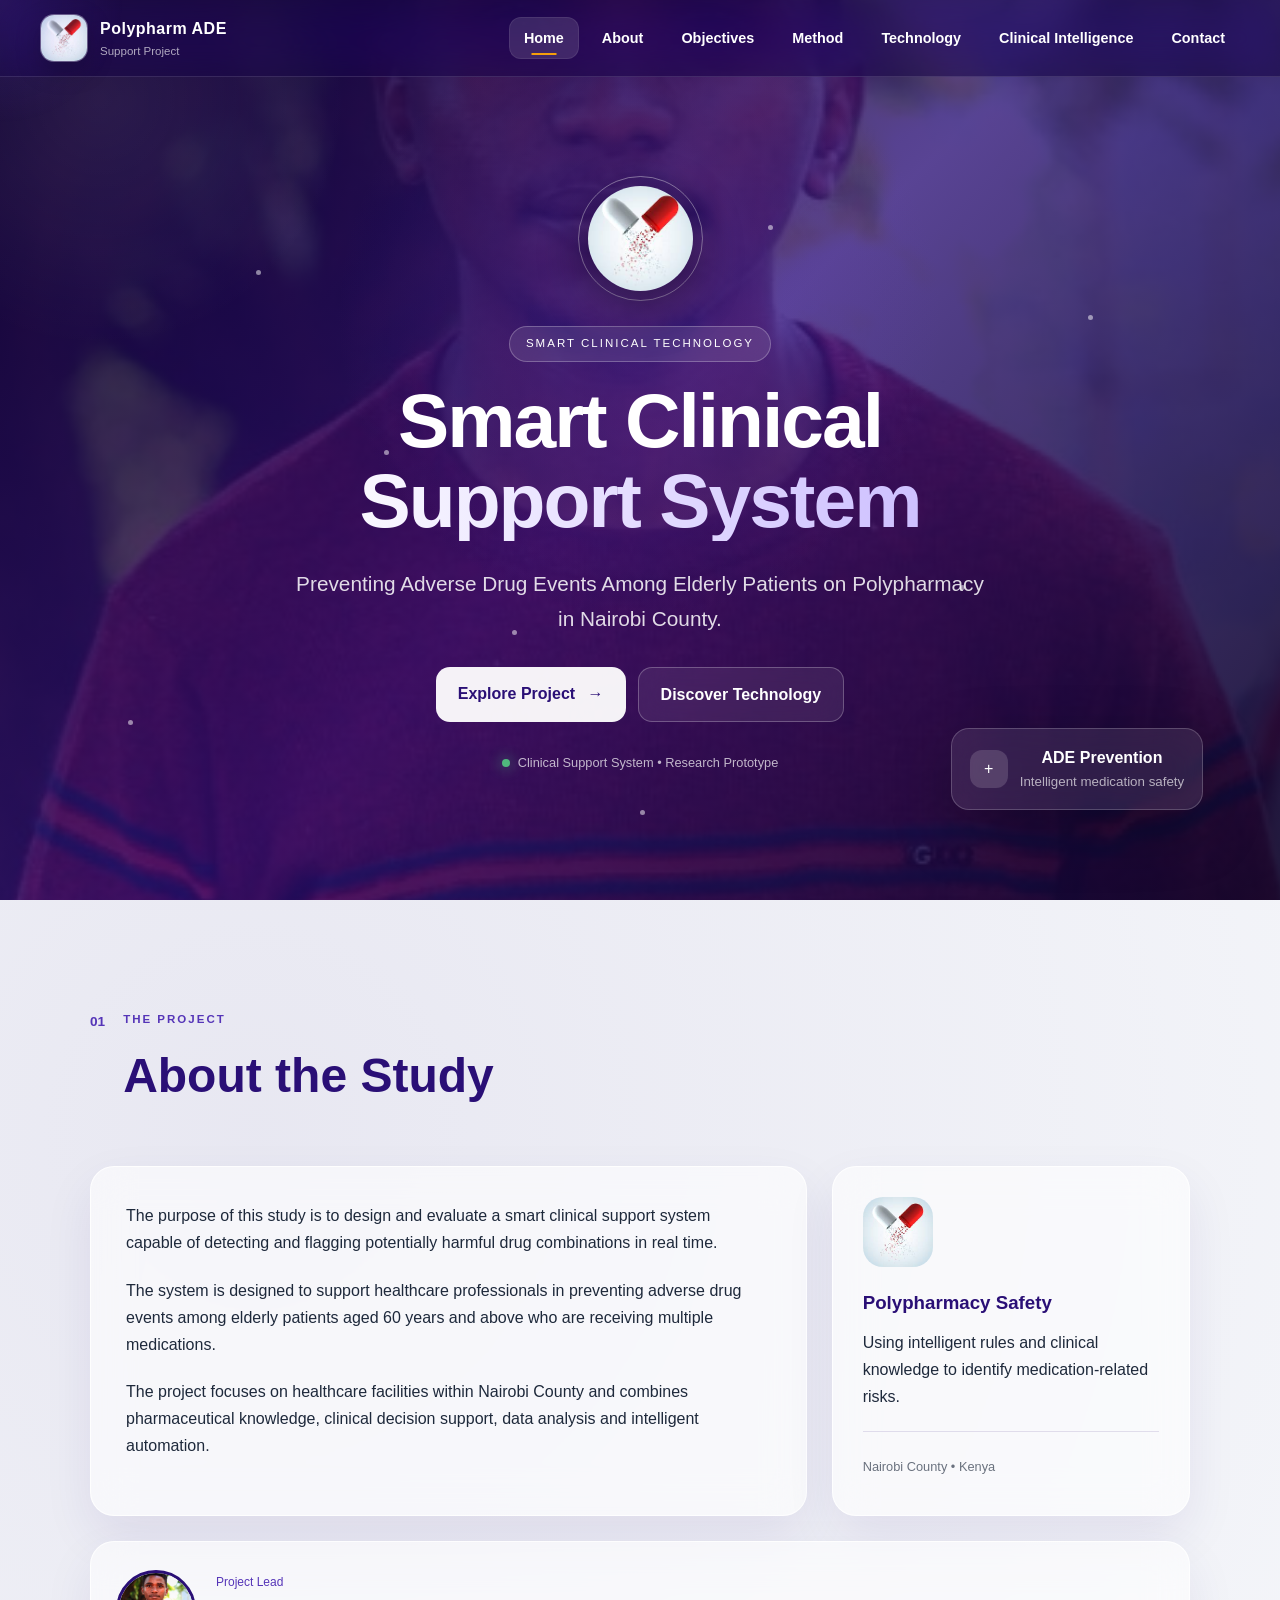
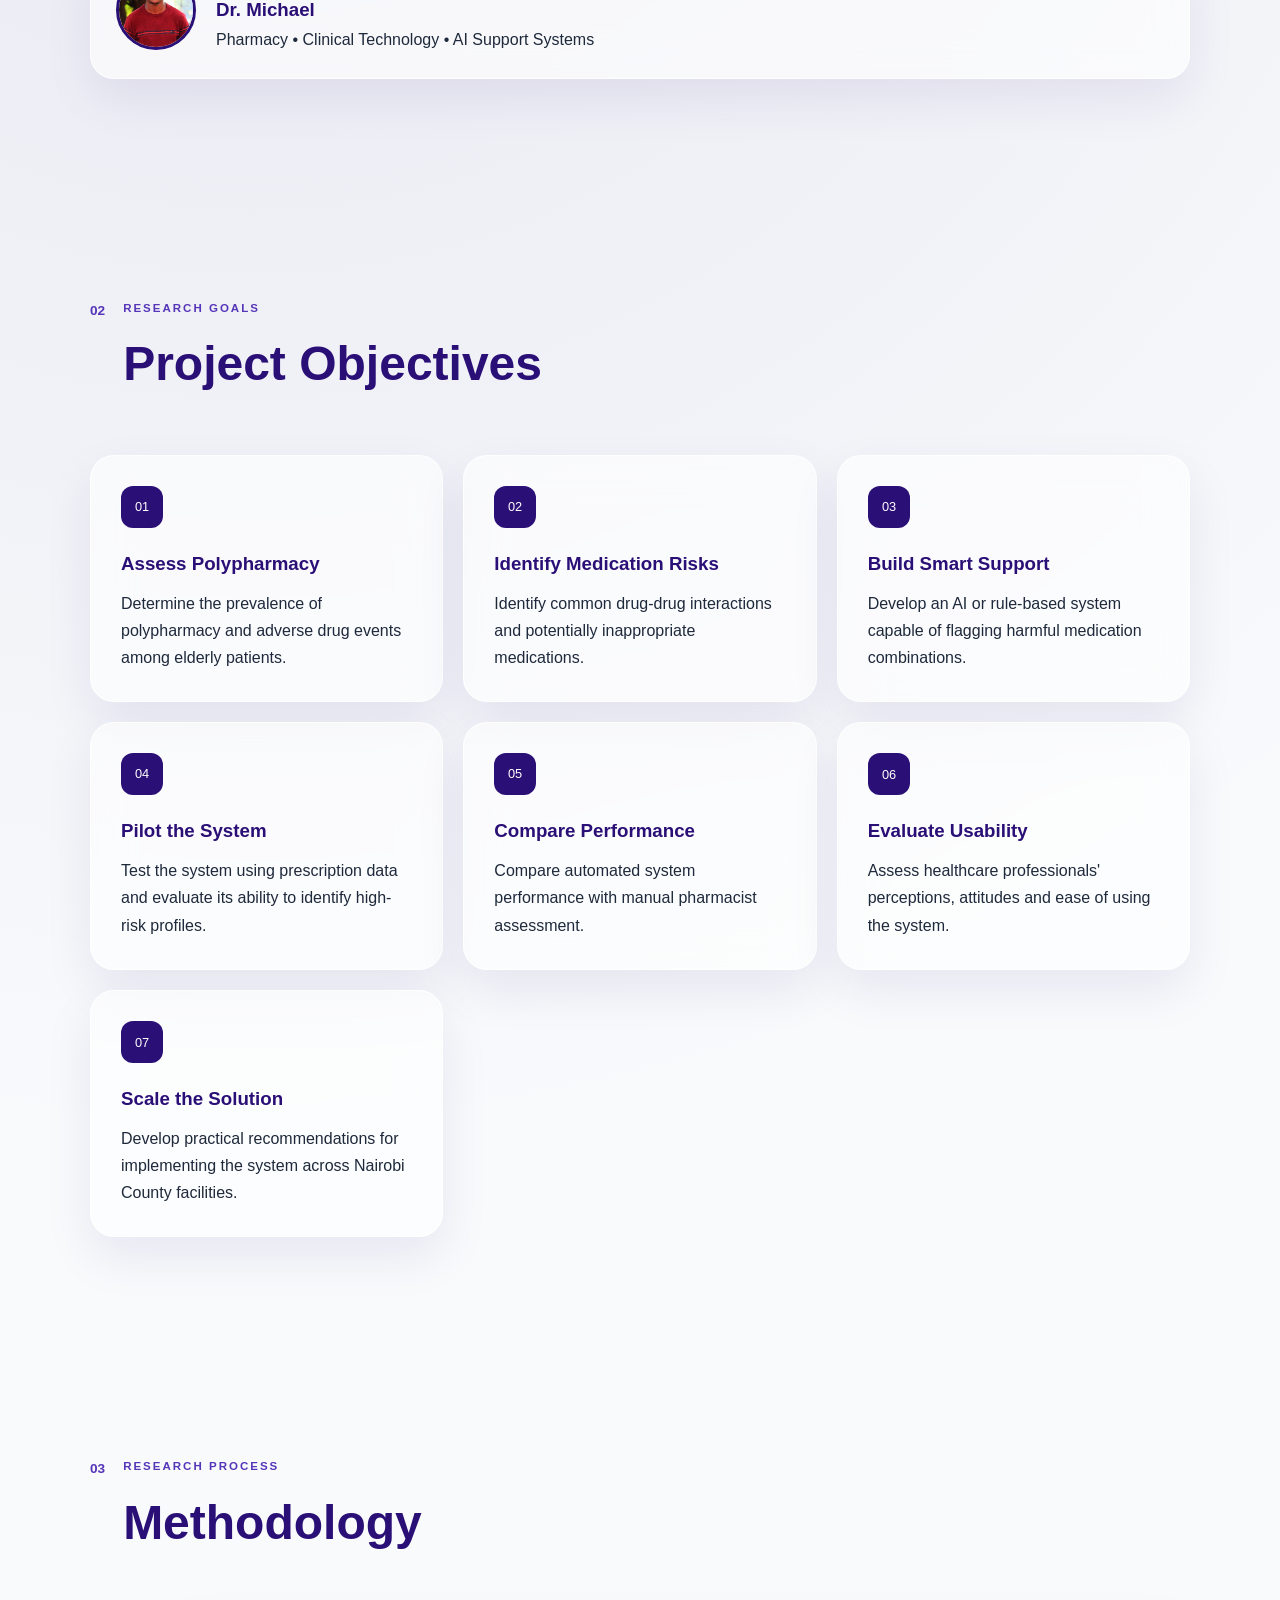
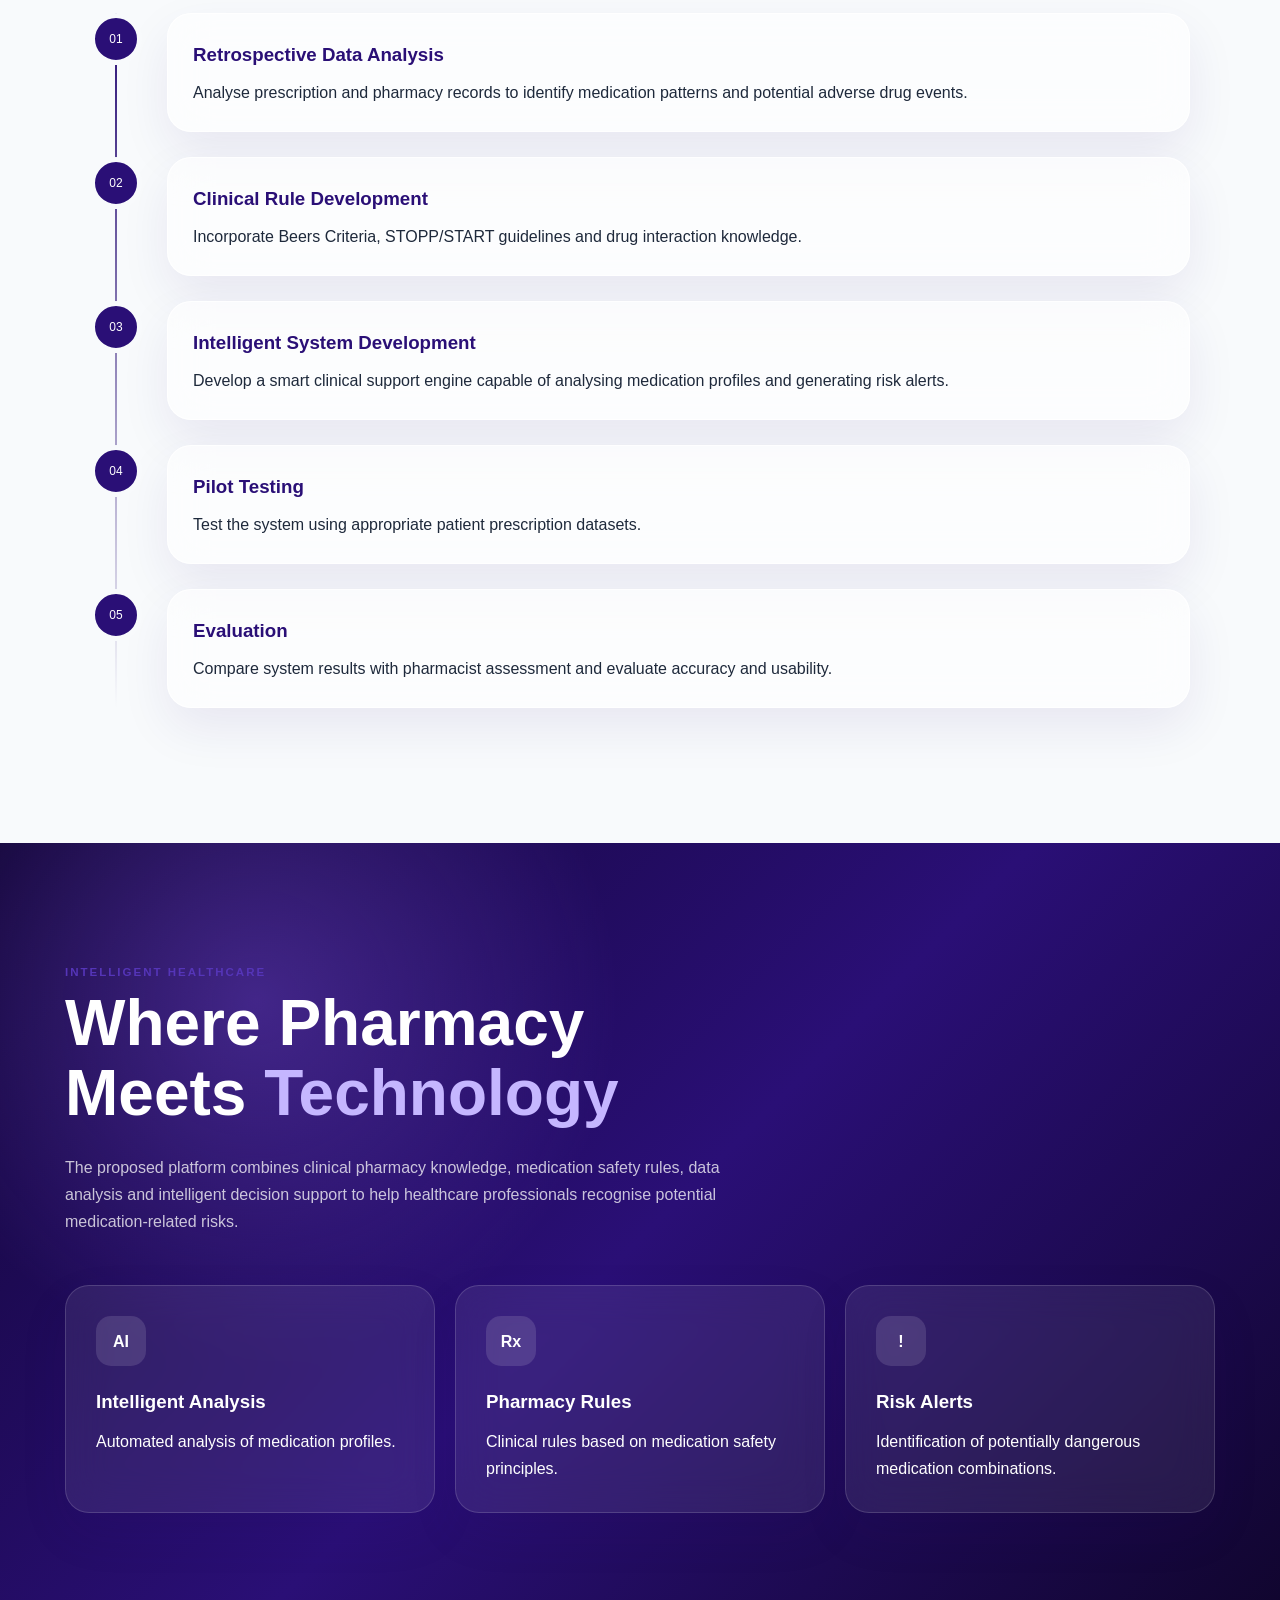
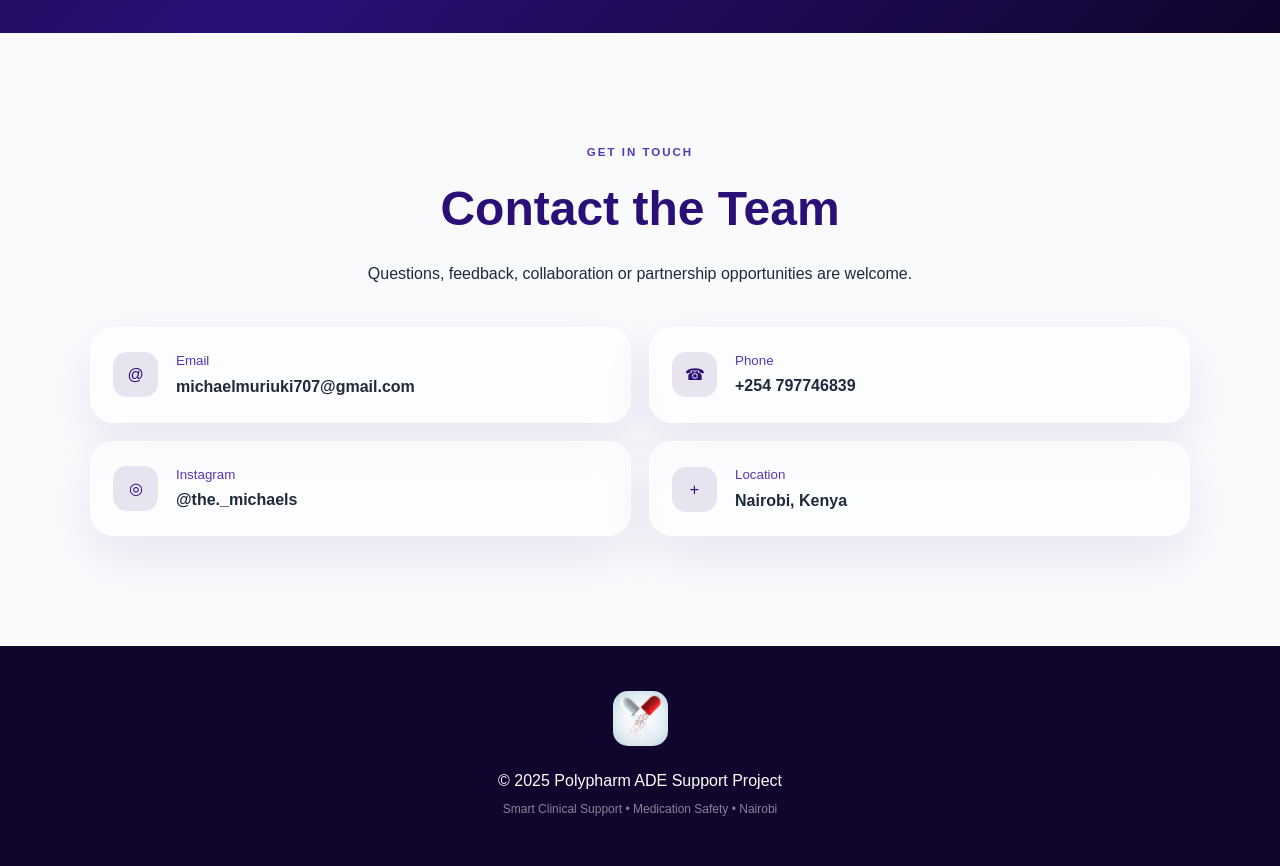
==== index.html @ 6fb8ca0d "Add files via upload Smart Clinical Support System" ====
<!DOCTYPE html>
<html lang="en">
<head>
  <meta charset="UTF-8" />
  <meta name="viewport" content="width=device-width, initial-scale=1.0" />

  <title>
    Smart Clinical Support System – Polypharmacy ADE Prevention
  </title>

  <link rel="icon" type="image/png" href="images/logo.png">

  <link rel="stylesheet" href="main.css">
</head>

<body>

<!-- =====================================================
     MOUSE GLASS GLOW
===================================================== -->

<div class="cursor-glow"></div>


<!-- =====================================================
     HEADER
===================================================== -->

<header id="main-header">

  <div class="container">

    <!-- BRAND -->

    <a href="#home" class="brand">

      <div class="brand-logo">
        <img src="images/logo.png" alt="Polypharm ADE Support Project Logo">
      </div>

      <div class="brand-text">
        <span class="brand-title">
          Polypharm ADE
        </span>

        <span class="brand-subtitle">
          Support Project
        </span>
      </div>

    </a>


    <!-- HAMBURGER -->

    <button
      class="hamburger"
      id="hamburger"
      aria-label="Open navigation"
      aria-expanded="false"
    >

      <span></span>
      <span></span>
      <span></span>

    </button>


    <!-- NAVIGATION -->

   <nav id="nav-menu">

  <a href="#home" class="nav-link active">
    Home
  </a>

  <a href="#about" class="nav-link">
    About
  </a>

  <a href="#objectives" class="nav-link">
    Objectives
  </a>

  <a href="#method" class="nav-link">
    Method
  </a>

  <a href="#technology" class="nav-link">
    Technology
  </a>

  <a href="clinical-intelligence.html" class="nav-link">
    Clinical Intelligence
  </a>

  <a href="#contact" class="nav-link">
    Contact
  </a>

</nav>

  </div>

</header>



<!-- =====================================================
     HERO / LANDING PAGE
===================================================== -->

<section class="hero" id="home">

  <!-- MOVING BACKGROUND -->

  <div class="hero-background">

    <!--
      Put your medical background video here:

      images/medical-background.mp4

      The site will automatically play it silently.
    -->

    <video
      class="hero-video"
      autoplay
      muted
      loop
      playsinline
      poster="images/hero.jpg"
    >

      <source
        src="images/medical-background.mp4"
        type="video/mp4"
      >

    </video>

    <div class="hero-overlay"></div>

  </div>


  <!-- FLOATING PARTICLES -->

  <div class="particles">

    <span></span>
    <span></span>
    <span></span>
    <span></span>
    <span></span>
    <span></span>
    <span></span>
    <span></span>

  </div>


  <!-- HERO CONTENT -->

  <div class="hero-content">

    <div class="hero-logo-wrapper">

      <div class="hero-logo-ring"></div>

      <img
        src="images/logo.png"
        class="hero-logo"
        alt="Polypharmacy ADE Support"
      >

    </div>


    <div class="hero-badge">
      SMART CLINICAL TECHNOLOGY
    </div>


    <h1>
      Smart Clinical
      <span>Support System</span>
    </h1>


    <p class="hero-description">

      Preventing Adverse Drug Events Among Elderly Patients
      on Polypharmacy in Nairobi County.

    </p>


    <div class="hero-buttons">

      <a href="#about" class="glass-button primary-button">
        Explore Project
        <span>→</span>
      </a>

      <a href="#technology" class="glass-button secondary-button">
        Discover Technology
      </a>

    </div>


    <!-- HERO STATUS -->

    <div class="system-status">

      <span class="status-dot"></span>

      <span>
        Clinical Support System • Research Prototype
      </span>

    </div>

  </div>


  <!-- HERO GLASS CARD -->

  <div class="hero-glass-card">

    <div class="mini-icon">
      +
    </div>

    <div>

      <strong>
        ADE Prevention
      </strong>

      <small>
        Intelligent medication safety
      </small>

    </div>

  </div>

</section>



<!-- =====================================================
     ABOUT
===================================================== -->

<section id="about" class="content-section reveal">

  <div class="section-heading">

    <span class="section-number">
      01
    </span>

    <div>

      <span class="section-label">
        THE PROJECT
      </span>

      <h2>
        About the Study
      </h2>

    </div>

  </div>


  <div class="about-grid">

    <div class="glass-panel large-panel">

      <p>

        The purpose of this study is to design and evaluate
        a smart clinical support system capable of detecting
        and flagging potentially harmful drug combinations
        in real time.

      </p>

      <p>

        The system is designed to support healthcare
        professionals in preventing adverse drug events
        among elderly patients aged 60 years and above
        who are receiving multiple medications.

      </p>

      <p>

        The project focuses on healthcare facilities within
        Nairobi County and combines pharmaceutical knowledge,
        clinical decision support, data analysis and intelligent
        automation.

      </p>

    </div>


    <div class="glass-panel project-card">

      <div class="project-card-icon">

        <img
          src="images/logo.png"
          alt="Project logo"
        >

      </div>

      <h3>
        Polypharmacy Safety
      </h3>

      <p>
        Using intelligent rules and clinical knowledge
        to identify medication-related risks.
      </p>

      <div class="card-line"></div>

      <span>
        Nairobi County • Kenya
      </span>

    </div>

  </div>


  <!-- PROFILE -->

  <div class="profile glass-panel">

    <img
      src="images/hero.jpg"
      alt="Gachoki Michael Muriuki"
    >

    <div>

      <span>
        Project Lead
      </span>

      <h3>
        Dr. Michael
      </h3>

      <p>
        Pharmacy • Clinical Technology • AI Support Systems
      </p>

    </div>

  </div>

</section>



<!-- =====================================================
     OBJECTIVES
===================================================== -->

<section id="objectives" class="content-section objectives-section reveal">

  <div class="section-heading">

    <span class="section-number">
      02
    </span>

    <div>

      <span class="section-label">
        RESEARCH GOALS
      </span>

      <h2>
        Project Objectives
      </h2>

    </div>

  </div>


  <div class="objective-grid">


    <article class="objective-card glass-panel">

      <span class="objective-number">
        01
      </span>

      <h3>
        Assess Polypharmacy
      </h3>

      <p>
        Determine the prevalence of polypharmacy and
        adverse drug events among elderly patients.
      </p>

    </article>


    <article class="objective-card glass-panel">

      <span class="objective-number">
        02
      </span>

      <h3>
        Identify Medication Risks
      </h3>

      <p>
        Identify common drug-drug interactions and
        potentially inappropriate medications.
      </p>

    </article>


    <article class="objective-card glass-panel">

      <span class="objective-number">
        03
      </span>

      <h3>
        Build Smart Support
      </h3>

      <p>
        Develop an AI or rule-based system capable of
        flagging harmful medication combinations.
      </p>

    </article>


    <article class="objective-card glass-panel">

      <span class="objective-number">
        04
      </span>

      <h3>
        Pilot the System
      </h3>

      <p>
        Test the system using prescription data and
        evaluate its ability to identify high-risk profiles.
      </p>

    </article>


    <article class="objective-card glass-panel">

      <span class="objective-number">
        05
      </span>

      <h3>
        Compare Performance
      </h3>

      <p>
        Compare automated system performance with
        manual pharmacist assessment.
      </p>

    </article>


    <article class="objective-card glass-panel">

      <span class="objective-number">
        06
      </span>

      <h3>
        Evaluate Usability
      </h3>

      <p>
        Assess healthcare professionals' perceptions,
        attitudes and ease of using the system.
      </p>

    </article>


    <article class="objective-card glass-panel">

      <span class="objective-number">
        07
      </span>

      <h3>
        Scale the Solution
      </h3>

      <p>
        Develop practical recommendations for implementing
        the system across Nairobi County facilities.
      </p>

    </article>


  </div>

</section>



<!-- =====================================================
     METHODOLOGY
===================================================== -->

<section id="method" class="content-section reveal">

  <div class="section-heading">

    <span class="section-number">
      03
    </span>

    <div>

      <span class="section-label">
        RESEARCH PROCESS
      </span>

      <h2>
        Methodology
      </h2>

    </div>

  </div>


  <div class="timeline">


    <div class="timeline-item">

      <div class="timeline-number">
        01
      </div>

      <div class="glass-panel">

        <h3>
          Retrospective Data Analysis
        </h3>

        <p>
          Analyse prescription and pharmacy records
          to identify medication patterns and potential
          adverse drug events.
        </p>

      </div>

    </div>


    <div class="timeline-item">

      <div class="timeline-number">
        02
      </div>

      <div class="glass-panel">

        <h3>
          Clinical Rule Development
        </h3>

        <p>
          Incorporate Beers Criteria, STOPP/START
          guidelines and drug interaction knowledge.
        </p>

      </div>

    </div>


    <div class="timeline-item">

      <div class="timeline-number">
        03
      </div>

      <div class="glass-panel">

        <h3>
          Intelligent System Development
        </h3>

        <p>
          Develop a smart clinical support engine capable
          of analysing medication profiles and generating
          risk alerts.
        </p>

      </div>

    </div>


    <div class="timeline-item">

      <div class="timeline-number">
        04
      </div>

      <div class="glass-panel">

        <h3>
          Pilot Testing
        </h3>

        <p>
          Test the system using appropriate patient
          prescription datasets.
        </p>

      </div>

    </div>


    <div class="timeline-item">

      <div class="timeline-number">
        05
      </div>

      <div class="glass-panel">

        <h3>
          Evaluation
        </h3>

        <p>
          Compare system results with pharmacist
          assessment and evaluate accuracy and usability.
        </p>

      </div>

    </div>

  </div>

</section>



<!-- =====================================================
     TECHNOLOGY
===================================================== -->

<section id="technology" class="technology-section reveal">

  <div class="technology-content">

    <span class="section-label">
      INTELLIGENT HEALTHCARE
    </span>

    <h2>
      Where Pharmacy Meets
      <span>Technology</span>
    </h2>

    <p>

      The proposed platform combines clinical pharmacy
      knowledge, medication safety rules, data analysis
      and intelligent decision support to help healthcare
      professionals recognise potential medication-related
      risks.

    </p>


    <div class="technology-grid">

      <div class="tech-card glass-panel">

        <div class="tech-icon">
          AI
        </div>

        <h3>
          Intelligent Analysis
        </h3>

        <p>
          Automated analysis of medication profiles.
        </p>

      </div>


      <div class="tech-card glass-panel">

        <div class="tech-icon">
          Rx
        </div>

        <h3>
          Pharmacy Rules
        </h3>

        <p>
          Clinical rules based on medication safety
          principles.
        </p>

      </div>


      <div class="tech-card glass-panel">

        <div class="tech-icon">
          !
        </div>

        <h3>
          Risk Alerts
        </h3>

        <p>
          Identification of potentially dangerous
          medication combinations.
        </p>

      </div>

    </div>

  </div>

</section>



<!-- =====================================================
     CONTACT
===================================================== -->

<section id="contact" class="contact-section reveal">

  <div class="contact-container">

    <span class="section-label">
      GET IN TOUCH
    </span>

    <h2>
      Contact the Team
    </h2>

    <p>

      Questions, feedback, collaboration or partnership
      opportunities are welcome.

    </p>


    <div class="contact-grid">


      <a
        href="mailto:michaelmuriuki707@gmail.com"
        class="contact-card glass-panel"
      >

        <span class="contact-icon">
          @
        </span>

        <div>

          <small>
            Email
          </small>

          <strong>
            michaelmuriuki707@gmail.com
          </strong>

        </div>

      </a>


      <a
        href="tel:+254797746839"
        class="contact-card glass-panel"
      >

        <span class="contact-icon">
          ☎
        </span>

        <div>

          <small>
            Phone
          </small>

          <strong>
            +254 797746839
          </strong>

        </div>

      </a>


      <a
        href="https://www.instagram.com/_the._michaels/"
        target="_blank"
        class="contact-card glass-panel"
      >

        <span class="contact-icon">
          ◎
        </span>

        <div>

          <small>
            Instagram
          </small>

          <strong>
            @the._michaels
          </strong>

        </div>

      </a>


      <div class="contact-card glass-panel">

        <span class="contact-icon">
          +
        </span>

        <div>

          <small>
            Location
          </small>

          <strong>
            Nairobi, Kenya
          </strong>

        </div>

      </div>


    </div>

  </div>

</section>



<!-- =====================================================
     FOOTER
===================================================== -->

<footer>

  <div class="footer-logo">

    <img
      src="images/logo.png"
      alt="Polypharm ADE logo"
    >

  </div>

  <p>
    © 2025 Polypharm ADE Support Project
  </p>

  <span>
    Smart Clinical Support • Medication Safety • Nairobi
  </span>

</footer>



<script src="main.js"></script>

</body>
</html>
---- main.css ----
/* =====================================================
   VARIABLES
===================================================== */

:root {

  --primary: #2a0f76;
  --primary-light: #5535b8;
  --primary-dark: #130638;

  --secondary: #1e293b;

  --light: #f8fafc;

  --accent: #f59e0b;

  --white: #ffffff;

  --glass-bg: rgba(255, 255, 255, 0.10);

  --glass-bg-strong: rgba(255, 255, 255, 0.16);

  --glass-border: rgba(255, 255, 255, 0.22);

  --glass-shadow:
    0 20px 60px rgba(0, 0, 0, 0.25);

  --blur: blur(20px);

}



/* =====================================================
   GLOBAL
===================================================== */

* {

  margin: 0;
  padding: 0;

  box-sizing: border-box;

  font-family:
    "Segoe UI",
    Tahoma,
    Geneva,
    Verdana,
    sans-serif;

}

html {

  scroll-behavior: smooth;

  scroll-padding-top: 90px;

}

body {

  background:
    radial-gradient(
      circle at 20% 20%,
      rgba(42, 15, 118, 0.08),
      transparent 35%
    ),
    #f8fafc;

  color: var(--secondary);

  line-height: 1.7;

  overflow-x: hidden;

}

a {

  color: inherit;

}



/* =====================================================
   CURSOR GLOW
===================================================== */

.cursor-glow {

  position: fixed;

  width: 250px;
  height: 250px;

  border-radius: 50%;

  background:
    radial-gradient(
      circle,
      rgba(120, 78, 255, 0.16),
      transparent 70%
    );

  transform: translate(-50%, -50%);

  pointer-events: none;

  z-index: 9999;

  transition:
    left 0.15s ease,
    top 0.15s ease;

}



/* =====================================================
   HEADER
===================================================== */

header {

  position: fixed;

  top: 0;
  left: 0;

  width: 100%;

  z-index: 2000;

  padding: 14px 20px;

  background:
    rgba(20, 7, 60, 0.55);

  border-bottom:
    1px solid rgba(255,255,255,0.12);

  backdrop-filter:
    blur(20px)
    saturate(160%);

  -webkit-backdrop-filter:
    blur(20px)
    saturate(160%);

  transition: 0.3s ease;

}



/* HEADER WHEN SCROLLING */

header.scrolled {

  background:
    rgba(19, 6, 56, 0.88);

  box-shadow:
    0 10px 40px rgba(0,0,0,0.25);

}



/* HEADER CONTAINER */

header .container {

  max-width: 1200px;

  margin: auto;

  display: flex;

  align-items: center;

  justify-content: space-between;

}



/* =====================================================
   BRAND
===================================================== */

.brand {

  display: flex;

  align-items: center;

  gap: 12px;

  text-decoration: none;

}



.brand-logo {

  width: 48px;
  height: 48px;

  display: flex;

  align-items: center;
  justify-content: center;

  border-radius: 14px;

  background:
    rgba(255,255,255,0.12);

  border:
    1px solid rgba(255,255,255,0.25);

  backdrop-filter: blur(12px);

  overflow: hidden;

  box-shadow:
    0 8px 25px rgba(0,0,0,0.25);

}



.brand-logo img {

  width: 100%;
  height: 100%;

  object-fit: cover;

}



.brand-text {

  display: flex;

  flex-direction: column;

  color: white;

}



.brand-title {

  font-size: 1rem;

  font-weight: 700;

  letter-spacing: 0.5px;

}



.brand-subtitle {

  font-size: 0.72rem;

  opacity: 0.65;

}



/* =====================================================
   NAVIGATION
===================================================== */

nav {

  display: flex;

  align-items: center;

  gap: 8px;

}



.nav-link {

  position: relative;

  padding: 9px 15px;

  border-radius: 12px;

  color: white;

  text-decoration: none;

  font-size: 0.9rem;

  font-weight: 600;

  transition: 0.3s ease;

}



.nav-link:hover,

.nav-link.active {

  background:
    rgba(255,255,255,0.12);

  box-shadow:
    inset 0 0 0 1px
    rgba(255,255,255,0.08);

}



.nav-link::after {

  content: "";

  position: absolute;

  bottom: 4px;

  left: 50%;

  width: 0;

  height: 2px;

  background: var(--accent);

  transform: translateX(-50%);

  transition: 0.3s ease;

}



.nav-link:hover::after,

.nav-link.active::after {

  width: 25px;

}



/* =====================================================
   HAMBURGER
===================================================== */

.hamburger {

  display: none;

  width: 46px;
  height: 46px;

  border: 1px solid
    rgba(255,255,255,0.25);

  border-radius: 14px;

  background:
    rgba(255,255,255,0.10);

  backdrop-filter:
    blur(15px);

  cursor: pointer;

  align-items: center;

  justify-content: center;

  flex-direction: column;

  gap: 5px;

}



.hamburger span {

  width: 23px;

  height: 2px;

  border-radius: 5px;

  background: white;

  transition: 0.3s ease;

}



.hamburger.active span:nth-child(1) {

  transform:
    translateY(7px)
    rotate(45deg);

}



.hamburger.active span:nth-child(2) {

  opacity: 0;

}



.hamburger.active span:nth-child(3) {

  transform:
    translateY(-7px)
    rotate(-45deg);

}



/* =====================================================
   HERO
===================================================== */

.hero {

  min-height: 100vh;

  position: relative;

  display: flex;

  align-items: center;

  justify-content: center;

  text-align: center;

  color: white;

  overflow: hidden;

}



/* VIDEO BACKGROUND */

.hero-background {

  position: absolute;

  inset: 0;

  z-index: -3;

  overflow: hidden;

}



.hero-video {

  width: 100%;
  height: 100%;

  object-fit: cover;

  filter:
    saturate(0.85)
    contrast(1.05);

  transform: scale(1.05);

}



/* PURPLE OVERLAY */

.hero-overlay {

  position: absolute;

  inset: 0;

  background:

    radial-gradient(
      circle at 50% 35%,
      rgba(100, 55, 190, 0.25),
      transparent 35%
    ),

    linear-gradient(
      135deg,
      rgba(20, 5, 55, 0.92),
      rgba(42, 15, 118, 0.78),
      rgba(13, 5, 42, 0.92)
    );

}



/* MOVING LIGHT */

.hero::before {

  content: "";

  position: absolute;

  width: 500px;
  height: 500px;

  border-radius: 50%;

  background:
    radial-gradient(
      circle,
      rgba(255,255,255,0.08),
      transparent 70%
    );

  top: -150px;
  left: -150px;

  animation:
    heroLight 10s infinite alternate ease-in-out;

}



@keyframes heroLight {

  0% {

    transform:
      translate(0,0)
      scale(1);

  }

  100% {

    transform:
      translate(250px,180px)
      scale(1.4);

  }

}



/* =====================================================
   PARTICLES
===================================================== */

.particles {

  position: absolute;

  inset: 0;

  pointer-events: none;

}



.particles span {

  position: absolute;

  width: 5px;
  height: 5px;

  border-radius: 50%;

  background:
    rgba(255,255,255,0.5);

  animation:
    floatParticle 10s infinite linear;

}



.particles span:nth-child(1) {

  left: 10%;
  top: 80%;

}



.particles span:nth-child(2) {

  left: 20%;
  top: 30%;

  animation-delay: 2s;

}



.particles span:nth-child(3) {

  left: 40%;
  top: 70%;

  animation-delay: 4s;

}



.particles span:nth-child(4) {

  left: 60%;
  top: 25%;

  animation-delay: 1s;

}



.particles span:nth-child(5) {

  left: 75%;
  top: 65%;

  animation-delay: 5s;

}



.particles span:nth-child(6) {

  left: 85%;
  top: 35%;

  animation-delay: 3s;

}



.particles span:nth-child(7) {

  left: 50%;
  top: 90%;

  animation-delay: 6s;

}



.particles span:nth-child(8) {

  left: 30%;
  top: 50%;

  animation-delay: 7s;

}



@keyframes floatParticle {

  0% {

    transform:
      translateY(0)
      scale(0.7);

    opacity: 0;

  }

  20% {

    opacity: 1;

  }

  100% {

    transform:
      translateY(-250px)
      scale(1.5);

    opacity: 0;

  }

}



/* =====================================================
   HERO CONTENT
===================================================== */

.hero-content {

  max-width: 900px;

  padding:
    130px 25px 80px;

  position: relative;

  z-index: 5;

}



/* CAPSULE LOGO */

.hero-logo-wrapper {

  position: relative;

  width: 125px;
  height: 125px;

  margin:
    0 auto 25px;

  display: flex;

  align-items: center;

  justify-content: center;

}



.hero-logo {

  width: 105px;
  height: 105px;

  object-fit: cover;

  border-radius: 50%;

  position: relative;

  z-index: 3;

  box-shadow:
    0 15px 50px rgba(0,0,0,0.45);

  animation:
    capsuleFloat 4s infinite ease-in-out;

}



@keyframes capsuleFloat {

  0%,100% {

    transform:
      translateY(0)
      rotate(-2deg);

  }

  50% {

    transform:
      translateY(-12px)
      rotate(2deg);

  }

}



.hero-logo-ring {

  position: absolute;

  inset: 0;

  border-radius: 50%;

  border:
    1px solid rgba(255,255,255,0.4);

  animation:
    ringPulse 3s infinite ease-out;

}



@keyframes ringPulse {

  0% {

    transform: scale(0.8);

    opacity: 0.9;

  }

  100% {

    transform: scale(1.5);

    opacity: 0;

  }

}



/* BADGE */

.hero-badge {

  display: inline-block;

  padding:
    7px 16px;

  margin-bottom: 18px;

  border-radius: 50px;

  background:
    rgba(255,255,255,0.10);

  border:
    1px solid rgba(255,255,255,0.25);

  backdrop-filter: blur(15px);

  font-size: 0.72rem;

  letter-spacing: 2px;

}



/* HERO TITLE */

.hero h1 {

  font-size:
    clamp(2.5rem, 6vw, 5rem);

  line-height: 1.05;

  margin-bottom: 25px;

  font-weight: 800;

  letter-spacing: -2px;

}



.hero h1 span {

  display: block;

  background:
    linear-gradient(
      90deg,
      #ffffff,
      #c8b9ff,
      #ffffff
    );

  background-size: 200% auto;

  color: transparent;

  background-clip: text;

  -webkit-background-clip: text;

  animation:
    gradientMove 5s linear infinite;

}



@keyframes gradientMove {

  to {

    background-position:
      200% center;

  }

}



.hero-description {

  max-width: 700px;

  margin:
    0 auto 30px;

  font-size:
    clamp(1rem, 2vw, 1.3rem);

  opacity: 0.85;

}



/* =====================================================
   BUTTONS
===================================================== */

.hero-buttons {

  display: flex;

  justify-content: center;

  gap: 12px;

  flex-wrap: wrap;

}



.glass-button {

  padding:
    13px 22px;

  border-radius: 14px;

  text-decoration: none;

  font-weight: 600;

  transition: 0.3s ease;

}



.primary-button {

  background:
    rgba(255,255,255,0.95);

  color:
    var(--primary);

}



.secondary-button {

  color: white;

  background:
    rgba(255,255,255,0.08);

  border:
    1px solid rgba(255,255,255,0.25);

  backdrop-filter:
    blur(15px);

}



.glass-button:hover {

  transform:
    translateY(-4px);

  box-shadow:
    0 15px 35px
    rgba(0,0,0,0.25);

}



.primary-button span {

  margin-left: 8px;

}



/* =====================================================
   SYSTEM STATUS
===================================================== */

.system-status {

  margin-top: 30px;

  display: flex;

  justify-content: center;

  align-items: center;

  gap: 8px;

  font-size: 0.8rem;

  opacity: 0.7;

}



.status-dot {

  width: 8px;
  height: 8px;

  border-radius: 50%;

  background: #5cff8d;

  box-shadow:
    0 0 15px #5cff8d;

  animation:
    statusPulse 2s infinite;

}



@keyframes statusPulse {

  50% {

    opacity: 0.3;

    transform: scale(0.7);

  }

}



/* =====================================================
   HERO GLASS CARD
===================================================== */

.hero-glass-card {

  position: absolute;

  right: 6%;

  bottom: 10%;

  display: flex;

  align-items: center;

  gap: 12px;

  padding: 15px 18px;

  border-radius: 18px;

  background:
    rgba(255,255,255,0.09);

  border:
    1px solid rgba(255,255,255,0.20);

  backdrop-filter:
    blur(20px);

  box-shadow:
    var(--glass-shadow);

  animation:
    cardFloat 5s infinite ease-in-out;

}



@keyframes cardFloat {

  50% {

    transform:
      translateY(-12px);

  }

}



.hero-glass-card small {

  display: block;

  opacity: 0.65;

}



.mini-icon {

  width: 38px;
  height: 38px;

  display: flex;

  align-items: center;
  justify-content: center;

  border-radius: 12px;

  background:
    rgba(255,255,255,0.15);

}



/* =====================================================
   GENERAL SECTIONS
===================================================== */

.content-section {

  max-width: 1150px;

  margin: auto;

  padding:
    110px 25px;

}



.section-heading {

  display: flex;

  align-items: flex-start;

  gap: 18px;

  margin-bottom: 50px;

}



.section-number {

  color:
    var(--primary-light);

  font-weight: 800;

  font-size: 0.85rem;

}



.section-label {

  display: block;

  color:
    var(--primary-light);

  font-size: 0.72rem;

  font-weight: 800;

  letter-spacing: 2px;

  margin-bottom: 5px;

}



.section-heading h2 {

  font-size:
    clamp(2rem,4vw,3rem);

  color:
    var(--primary);

}



/* =====================================================
   GLASS PANELS
===================================================== */

.glass-panel {

  background:
    rgba(255,255,255,0.60);

  border:
    1px solid rgba(255,255,255,0.8);

  border-radius: 24px;

  box-shadow:
    0 20px 50px
    rgba(42,15,118,0.08);

  backdrop-filter:
    blur(20px);

  -webkit-backdrop-filter:
    blur(20px);

  transition:
    transform 0.35s ease,
    box-shadow 0.35s ease;

}



.glass-panel:hover {

  transform:
    translateY(-6px);

  box-shadow:
    0 30px 70px
    rgba(42,15,118,0.13);

}



/* =====================================================
   ABOUT
===================================================== */

.about-grid {

  display: grid;

  grid-template-columns:
    2fr 1fr;

  gap: 25px;

}



.large-panel {

  padding: 35px;

}



.large-panel p {

  margin-bottom: 20px;

}



.project-card {

  padding: 30px;

}



.project-card-icon {

  width: 70px;
  height: 70px;

  border-radius: 20px;

  overflow: hidden;

  margin-bottom: 20px;

}



.project-card-icon img {

  width: 100%;
  height: 100%;

  object-fit: cover;

}



.project-card h3 {

  color:
    var(--primary);

  margin-bottom: 10px;

}



.project-card span {

  font-size: 0.8rem;

  opacity: 0.65;

}



.card-line {

  height: 1px;

  background:
    rgba(42,15,118,0.12);

  margin: 20px 0;

}



/* =====================================================
   PROFILE
===================================================== */

.profile {

  margin-top: 25px;

  padding: 25px;

  display: flex;

  align-items: center;

  gap: 20px;

}



.profile img {

  width: 80px;
  height: 80px;

  border-radius: 50%;

  object-fit: cover;

  border:
    3px solid var(--primary);

}



.profile span {

  font-size: 0.75rem;

  color:
    var(--primary-light);

}



.profile h3 {

  color:
    var(--primary);

}



/* =====================================================
   OBJECTIVES
===================================================== */

.objective-grid {

  display: grid;

  grid-template-columns:
    repeat(3, 1fr);

  gap: 20px;

}



.objective-card {

  padding: 30px;

}



.objective-number {

  display: inline-flex;

  width: 42px;
  height: 42px;

  align-items: center;
  justify-content: center;

  border-radius: 12px;

  color: white;

  background:
    var(--primary);

  font-size: 0.8rem;

  margin-bottom: 20px;

}



.objective-card h3 {

  color:
    var(--primary);

  margin-bottom: 10px;

}



/* =====================================================
   TIMELINE
===================================================== */

.timeline {

  position: relative;

}



.timeline::before {

  content: "";

  position: absolute;

  left: 25px;

  top: 0;
  bottom: 0;

  width: 2px;

  background:
    linear-gradient(
      var(--primary),
      transparent
    );

}



.timeline-item {

  position: relative;

  display: flex;

  gap: 25px;

  margin-bottom: 25px;

}



.timeline-number {

  position: relative;

  z-index: 2;

  min-width: 52px;
  height: 52px;

  display: flex;

  align-items: center;
  justify-content: center;

  border-radius: 50%;

  background:
    var(--primary);

  color: white;

  font-size: 0.75rem;

  border:
    5px solid var(--light);

}



.timeline-item .glass-panel {

  flex: 1;

  padding: 25px;

}



.timeline-item h3 {

  color:
    var(--primary);

  margin-bottom: 8px;

}



/* =====================================================
   TECHNOLOGY
===================================================== */

.technology-section {

  position: relative;

  padding:
    120px 25px;

  color: white;

  background:

    radial-gradient(
      circle at 20% 20%,
      rgba(123,80,220,0.4),
      transparent 30%
    ),

    linear-gradient(
      135deg,
      #130638,
      #2a0f76,
      #10052d
    );

  overflow: hidden;

}



.technology-content {

  max-width: 1150px;

  margin: auto;

}



.technology-section h2 {

  font-size:
    clamp(2rem,5vw,4rem);

  max-width: 700px;

  line-height: 1.1;

  margin-bottom: 25px;

}



.technology-section h2 span {

  color:
    #c5b6ff;

}



.technology-section > .technology-content > p {

  max-width: 700px;

  opacity: 0.75;

}



.technology-grid {

  display: grid;

  grid-template-columns:
    repeat(3,1fr);

  gap: 20px;

  margin-top: 50px;

}



.tech-card {

  padding: 30px;

  color: white;

  background:
    rgba(255,255,255,0.08);

  border:
    1px solid rgba(255,255,255,0.15);

}



.tech-icon {

  width: 50px;
  height: 50px;

  display: flex;

  align-items: center;
  justify-content: center;

  border-radius: 15px;

  background:
    rgba(255,255,255,0.12);

  margin-bottom: 20px;

  font-weight: 800;

}



.tech-card h3 {

  margin-bottom: 10px;

}



/* =====================================================
   CONTACT
===================================================== */

.contact-section {

  padding:
    110px 25px;

}



.contact-container {

  max-width: 1100px;

  margin: auto;

  text-align: center;

}



.contact-container h2 {

  color:
    var(--primary);

  font-size:
    clamp(2rem,4vw,3rem);

  margin-bottom: 10px;

}



.contact-container > p {

  max-width: 650px;

  margin:
    0 auto 40px;

}



.contact-grid {

  display: grid;

  grid-template-columns:
    repeat(2,1fr);

  gap: 18px;

}



.contact-card {

  padding: 22px;

  display: flex;

  align-items: center;

  gap: 18px;

  text-decoration: none;

  text-align: left;

}



.contact-icon {

  min-width: 45px;
  height: 45px;

  display: flex;

  align-items: center;
  justify-content: center;

  border-radius: 14px;

  background:
    rgba(42,15,118,0.1);

  color:
    var(--primary);

}



.contact-card small {

  display: block;

  color:
    var(--primary-light);

}



.contact-card strong {

  display: block;

}



/* =====================================================
   FOOTER
===================================================== */

footer {

  padding:
    45px 20px;

  text-align: center;

  color: white;

  background:
    #10052d;

}



.footer-logo img {

  width: 55px;
  height: 55px;

  object-fit: cover;

  border-radius: 15px;

  margin-bottom: 12px;

}



footer span {

  font-size: 0.75rem;

  opacity: 0.5;

}



/* =====================================================
   SCROLL REVEAL
===================================================== */

.reveal {

  opacity: 0;

  transform:
    translateY(50px);

  transition:
    opacity 0.8s ease,
    transform 0.8s ease;

}



.reveal.visible {

  opacity: 1;

  transform:
    translateY(0);

}



/* =====================================================
   MOBILE
===================================================== */

@media (max-width: 850px) {

  .hamburger {

    display: flex;

  }



  nav {

    position: absolute;

    top: calc(100% + 12px);

    right: 0;

    width: 280px;

    padding: 12px;

    flex-direction: column;

    align-items: stretch;

    background:
      rgba(30,10,75,0.75);

    border:
      1px solid rgba(255,255,255,0.20);

    border-radius: 22px;

    backdrop-filter:
      blur(25px);

    box-shadow:
      0 25px 60px
      rgba(0,0,0,0.35);

    opacity: 0;

    visibility: hidden;

    transform:
      translateY(-15px)
      scale(0.95);

    transition: 0.3s ease;

  }



  nav.active {

    opacity: 1;

    visibility: visible;

    transform:
      translateY(0)
      scale(1);

  }



  .nav-link {

    padding: 14px;

  }



  .about-grid {

    grid-template-columns: 1fr;

  }



  .objective-grid {

    grid-template-columns:
      repeat(2,1fr);

  }



  .technology-grid {

    grid-template-columns: 1fr;

  }



  .hero-glass-card {

    display: none;

  }

}



@media (max-width: 600px) {

  header {

    padding:
      10px 14px;

  }



  .brand-title {

    font-size: 0.9rem;

  }



  .brand-subtitle {

    font-size: 0.65rem;

  }



  .brand-logo {

    width: 42px;
    height: 42px;

  }



  .hero-content {

    padding:
      120px 20px 70px;

  }



  .hero h1 {

    font-size:
      2.6rem;

  }



  .hero-description {

    font-size:
      1rem;

  }



  .hero-buttons {

    flex-direction: column;

  }



  .glass-button {

    width: 100%;

  }



  .objective-grid {

    grid-template-columns: 1fr;

  }



  .contact-grid {

    grid-template-columns: 1fr;

  }



  .profile {

    align-items: flex-start;

  }



  .timeline-item {

    gap: 12px;

  }



  .timeline-number {

    min-width: 45px;

    height: 45px;

  }



  .timeline::before {

    left: 21px;

  }

}
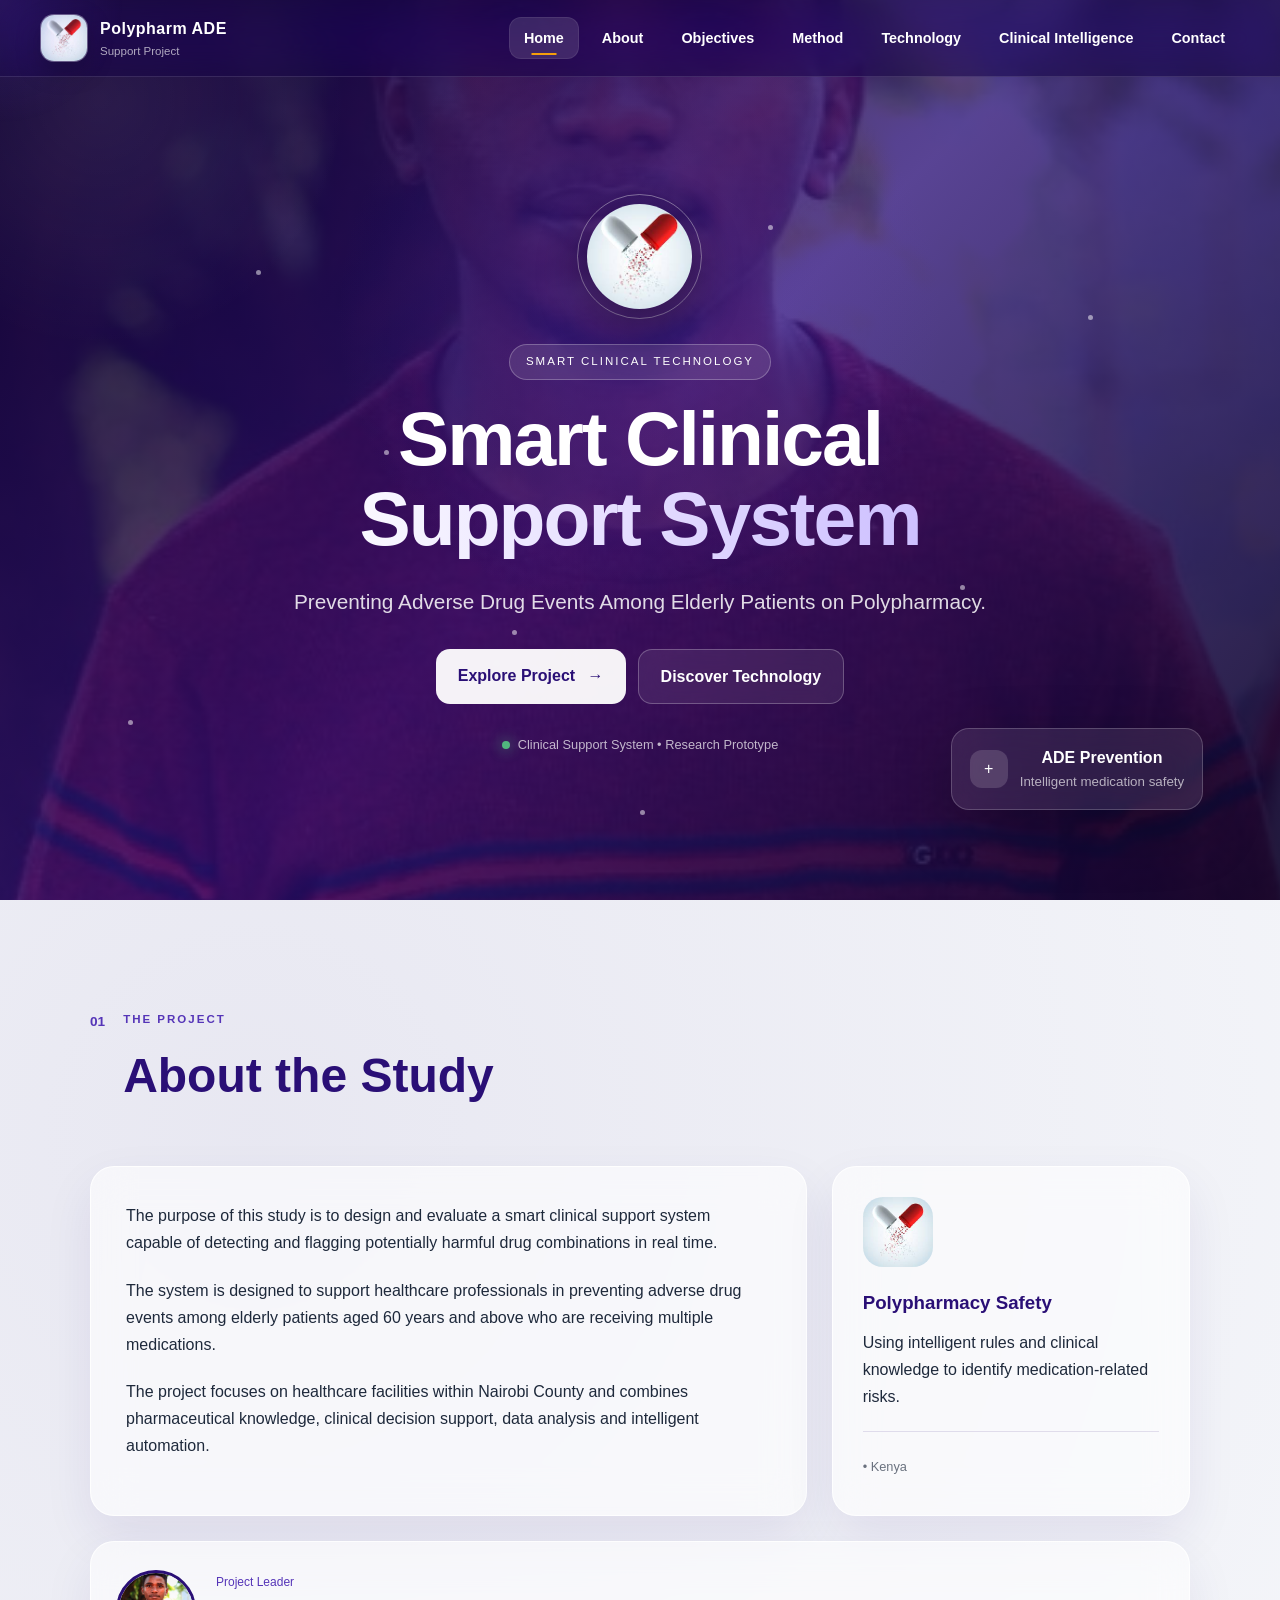
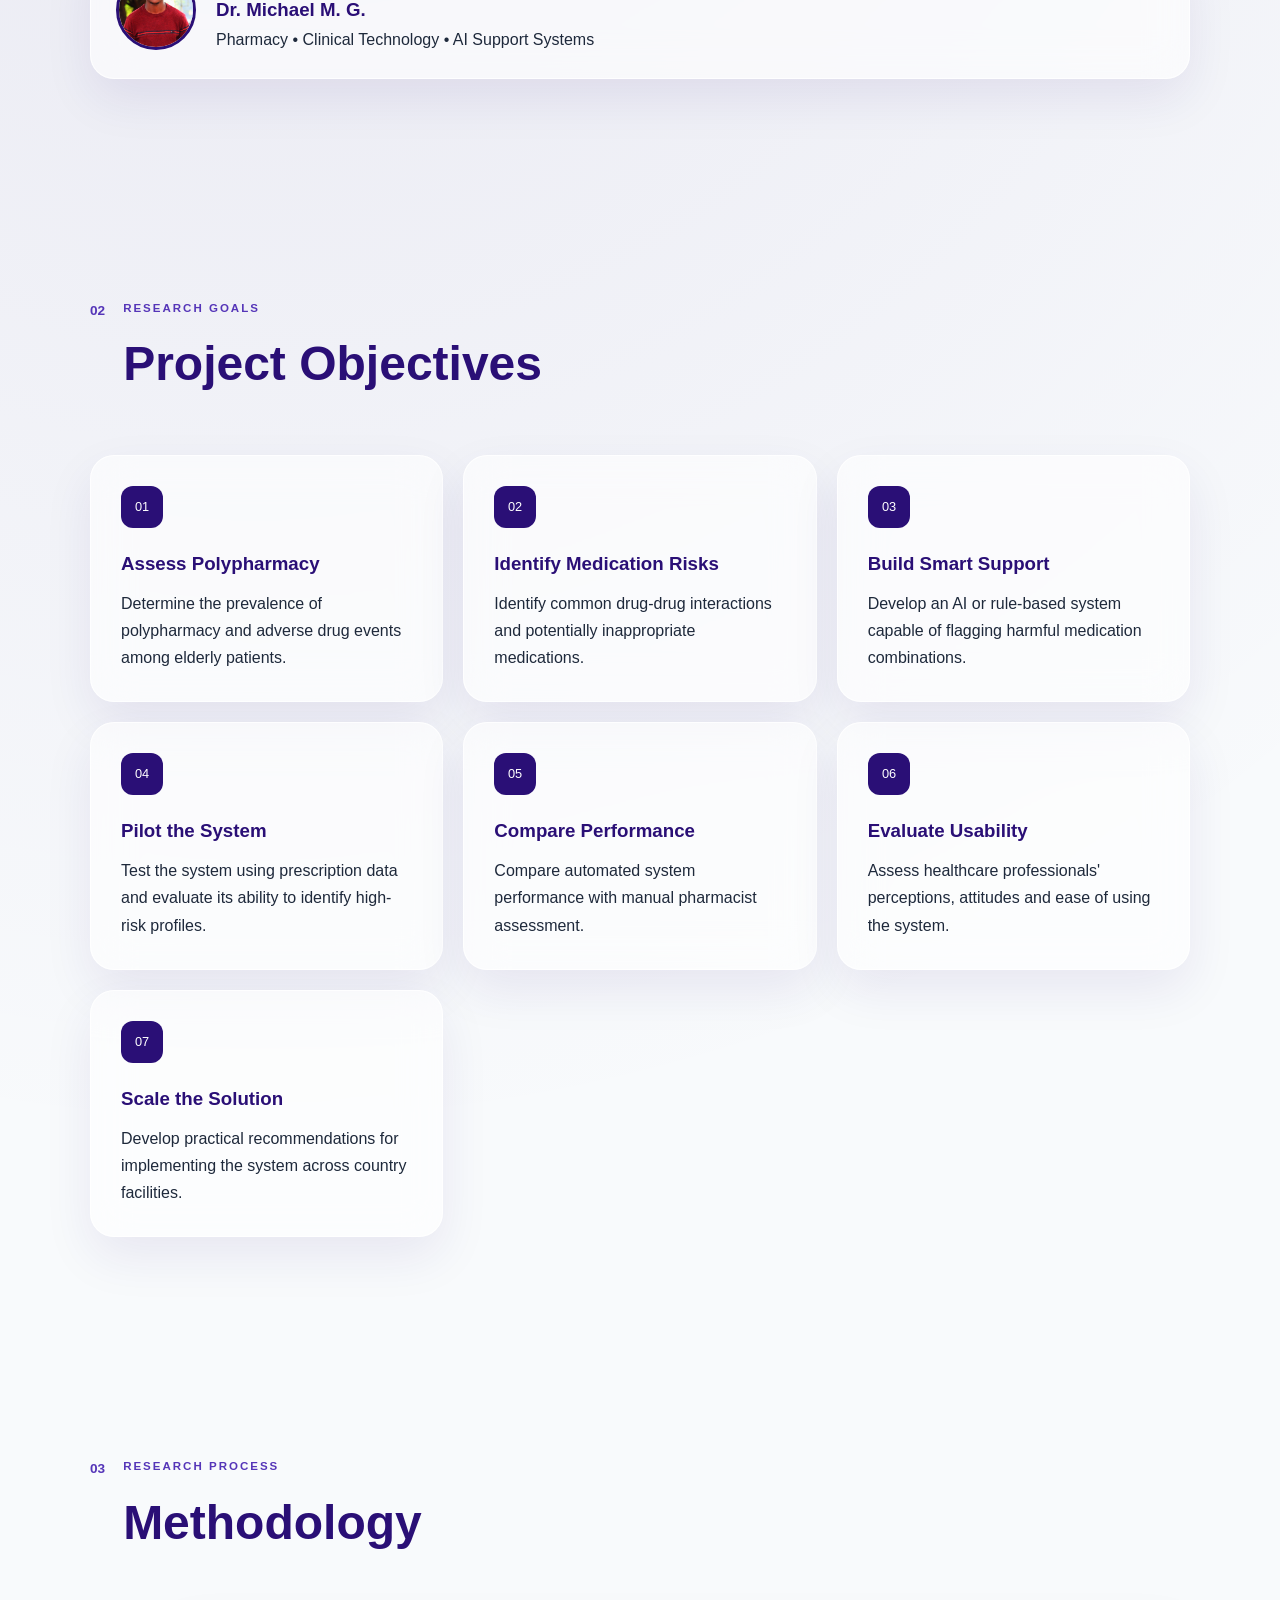
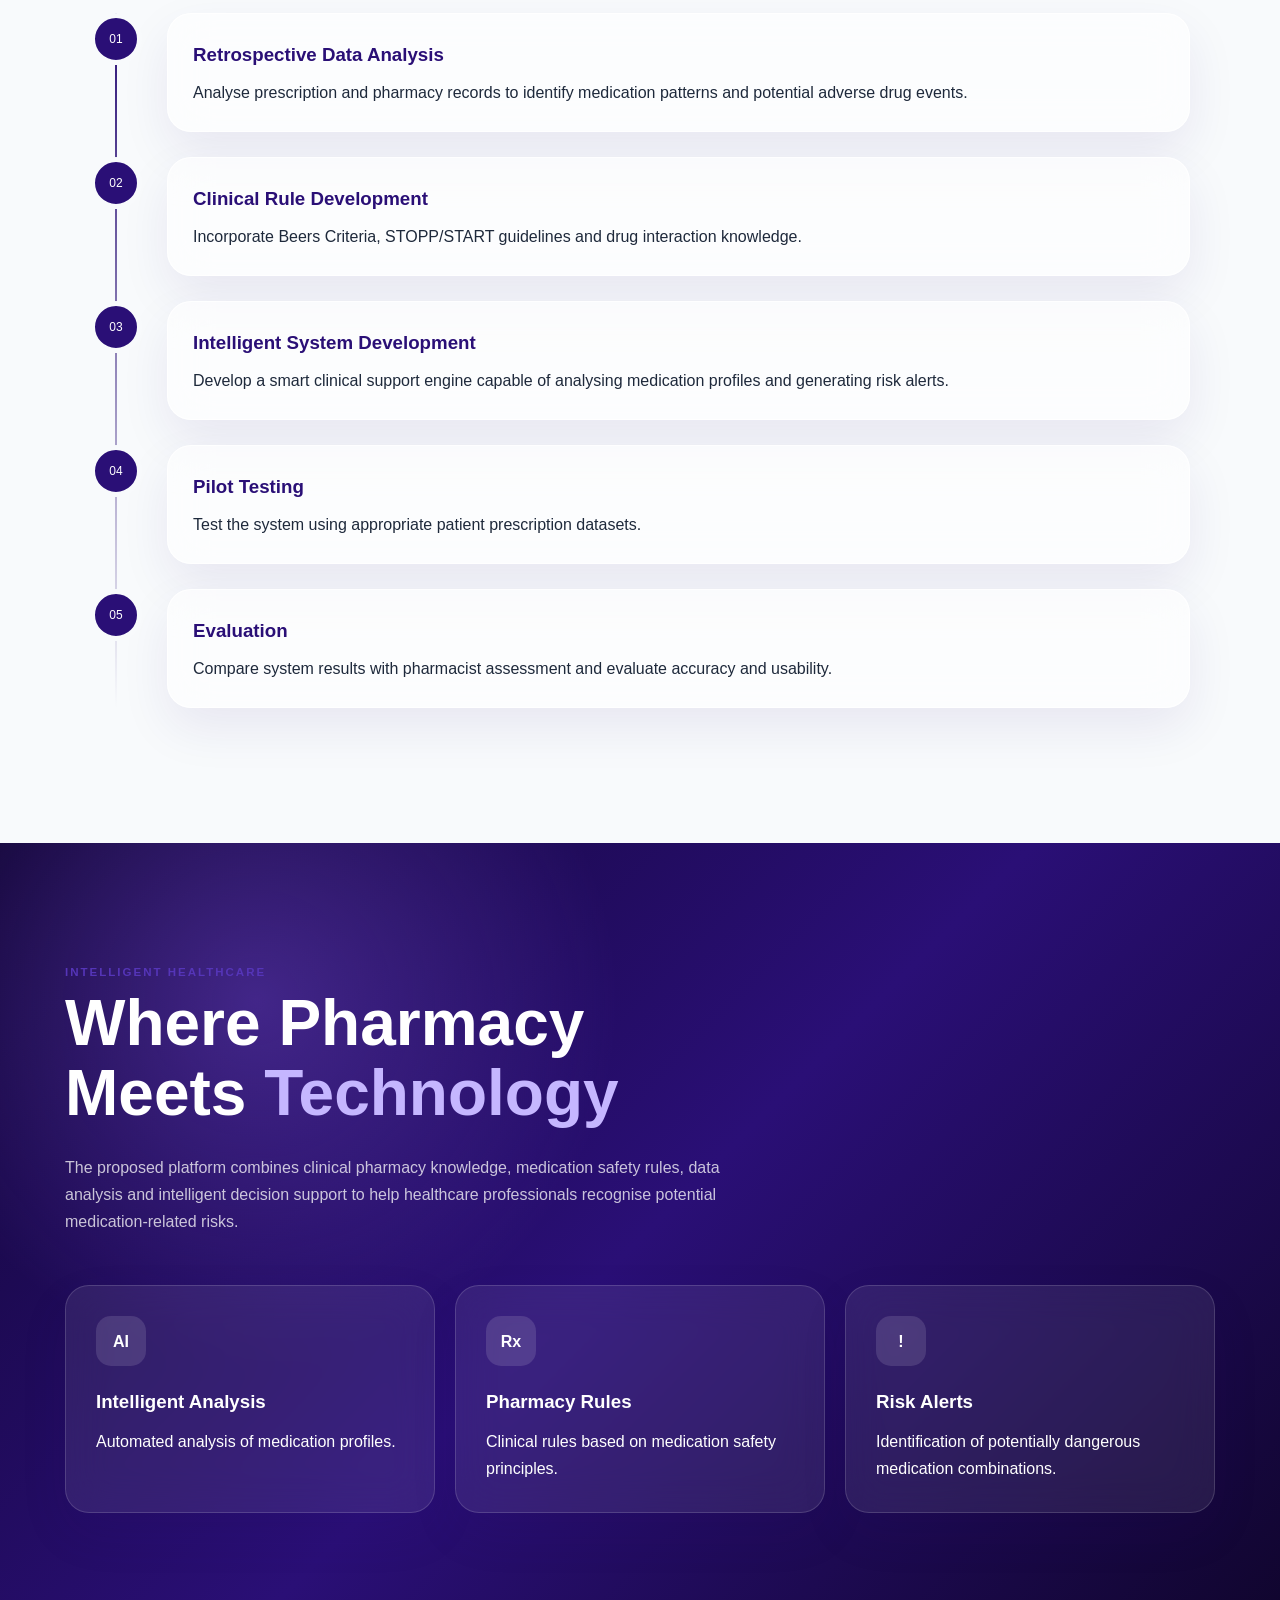
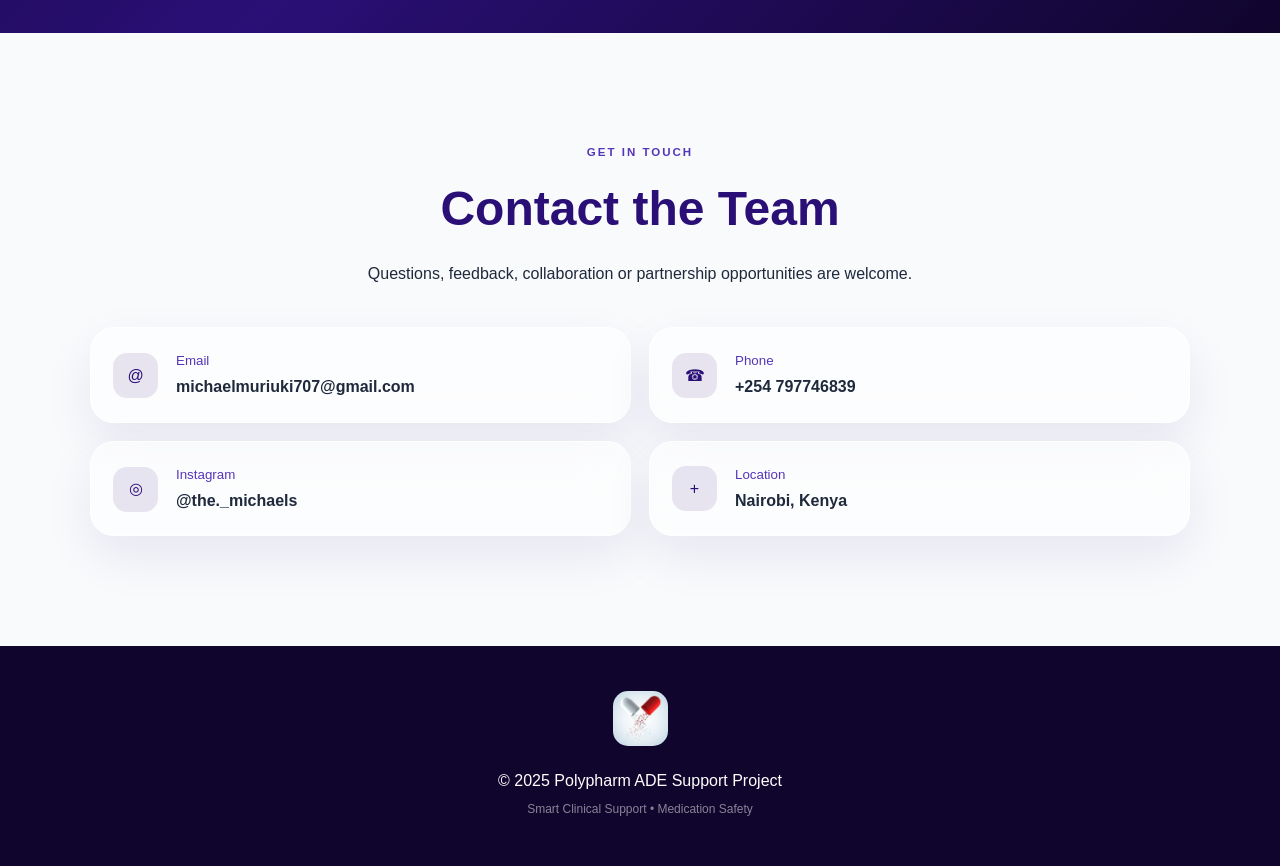
==== commit 50ffea9e: "Update index.html" ====
--- a/index.html
+++ b/index.html
@@ -193,7 +193,7 @@
     <p class="hero-description">
 
       Preventing Adverse Drug Events Among Elderly Patients
-      on Polypharmacy in Nairobi County.
+      on Polypharmacy.
 
     </p>
 
@@ -337,7 +337,7 @@
       <div class="card-line"></div>
 
       <span>
-        Nairobi County • Kenya
+       • Kenya
       </span>
 
     </div>
@@ -357,15 +357,15 @@
     <div>
 
       <span>
-        Project Lead
+        Project Leader
       </span>
 
       <h3>
-        Dr. Michael
+        Dr. Michael M. G.
       </h3>
 
       <p>
-        Pharmacy • Clinical Technology • AI Support Systems
+        Pharmacy • Clinical Technology  • AI Support Systems
       </p>
 
     </div>
@@ -526,7 +526,7 @@
 
       <p>
         Develop practical recommendations for implementing
-        the system across Nairobi County facilities.
+        the system across country facilities.
       </p>
 
     </article>
@@ -924,7 +924,7 @@
   </p>
 
   <span>
-    Smart Clinical Support • Medication Safety • Nairobi
+    Smart Clinical Support • Medication Safety
   </span>
 
 </footer>
@@ -934,4 +934,4 @@
 <script src="main.js"></script>
 
 </body>
-</html>+</html>
